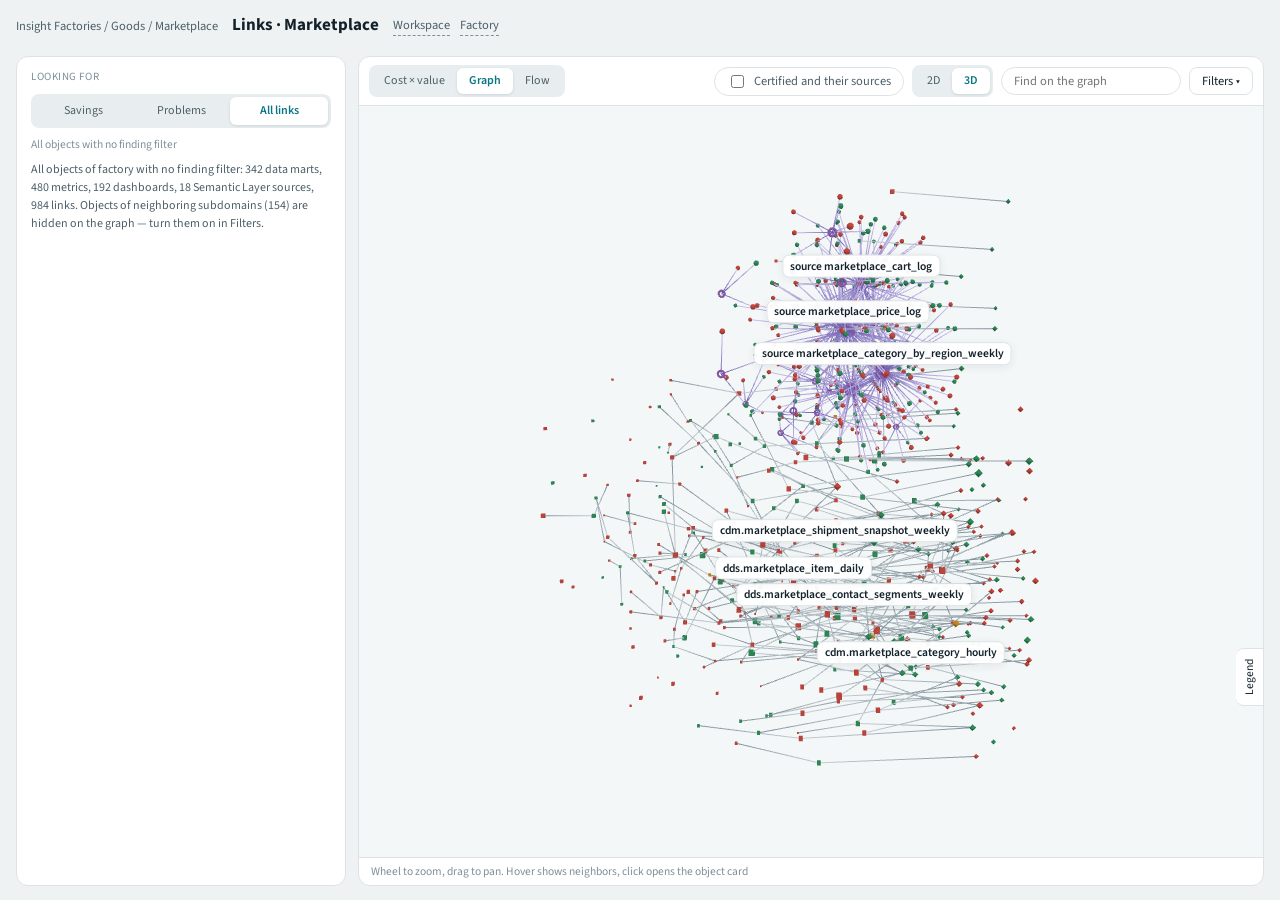
==== app/graph.html @ 2d667767 "Insight Factories open demo: synthetic Harbor Market data, own theme, English UI Co-Authored-By: Cla" ====
<!doctype html>
<html lang="en">
<head>
<meta charset="utf-8">
<meta name="viewport" content="width=device-width, initial-scale=1">
<title>Links</title>
<link rel="preconnect" href="https://fonts.googleapis.com"><link rel="preconnect" href="https://fonts.gstatic.com" crossorigin>
<link href="https://fonts.googleapis.com/css2?family=JetBrains+Mono:wght@400;500;600&family=Source+Sans+3:wght@400;500;600;700&display=swap" rel="stylesheet">
<link rel="stylesheet" href="theme.css?v=100">
<style>
:root{font:400 14px/1.5 var(--font-ui);color:var(--ink)}
*{box-sizing:border-box}html,body{margin:0;height:100%;overflow:hidden;background:var(--bg)}
button,a,input{font:inherit;color:inherit}a{text-decoration:none;cursor:pointer}[hidden]{display:none!important}
/* window: header, lens and findings on the left, view card in the center, object card on the right */
.head{position:fixed;left:16px;right:16px;top:0;height:52px;display:flex;align-items:center;gap:14px}
.head .crumb{font-size:12.5px;color:var(--ink2)}.head .crumb a{color:var(--ink2)}.head .crumb a:hover{color:var(--ink)}
.head h1{margin:0;font-size:17px}.head .hl{display:flex;gap:10px;font-size:12.5px}.head .hl a{color:var(--ink2);border-bottom:1px dashed var(--ink3)}
.side{position:fixed;left:16px;top:56px;bottom:14px;width:330px;background:var(--surface);border:1px solid var(--line);border-radius:14px;padding:12px 14px;display:flex;flex-direction:column;gap:8px;overflow:hidden}
.side .sh{font-size:11px;color:var(--ink3);text-transform:uppercase;letter-spacing:.05em}.side .sub{font-size:11.5px;color:var(--ink3)}
.side .scroll{overflow-y:auto;display:grid;gap:8px;align-content:start;margin:0 -14px;padding:0 14px 6px;flex:1}
.vcard{position:fixed;left:358px;right:16px;top:56px;bottom:14px;background:var(--surface);border:1px solid var(--line);border-radius:14px;display:flex;flex-direction:column;overflow:hidden}
.vbar{display:flex;align-items:center;gap:10px;padding:8px 10px;border-bottom:1px solid var(--line);flex-wrap:wrap}
.vbar .tools{display:flex;align-items:center;gap:8px;margin-left:auto;flex-wrap:wrap}
.stage{position:relative;flex:1;min-height:0;overflow:hidden}
#svgv{position:absolute;inset:0;overflow:auto;padding:0}#netv{position:absolute;inset:0;background:var(--bg);overflow:hidden}
.vcard{overflow:clip}
.vhint{font-size:11.5px;color:var(--ink3);padding:5px 12px;border-top:1px solid var(--line)}
.modes{display:flex;background:var(--chip);border-radius:999px;padding:3px;width:max-content}
.modes a{padding:4px 12px;border-radius:999px;font-size:12px;color:var(--ink2);white-space:nowrap}.modes a.on{background:var(--surface);color:var(--ink);box-shadow:0 1px 3px rgba(var(--shadow-rgb),.12)}
.modes.wide{width:100%}.modes.wide a{flex:1;text-align:center;padding:5px 2px}
.tq{border:1px solid var(--line);border-radius:999px;padding:4px 12px;font-size:12.5px;width:180px}
.flt{position:relative}.flt button{border:1px solid var(--line);background:var(--surface);border-radius:999px;padding:4px 12px;font-size:12.5px;cursor:pointer}
.pop{position:absolute;top:32px;right:0;width:260px;background:var(--surface);border:1px solid var(--line);border-radius:12px;box-shadow:0 10px 30px rgba(var(--shadow-rgb),.12);padding:10px 12px;display:grid;gap:6px;z-index:8}
.ck{font-size:12.5px;display:flex;gap:7px;align-items:center;cursor:pointer;color:var(--ink2)}
.st{font-size:12px;color:var(--ink2)}
.sav{display:grid;grid-template-columns:1fr 1fr;gap:8px}.sav>div{background:var(--bg);border-radius:10px;padding:8px 10px;display:grid;gap:1px}
.sav span{font-size:11.5px;color:var(--ink2)}.sav b{font-size:17px;line-height:1.2}.sav b.g{color:var(--ok)}.sav small{font-size:11px;color:var(--ink3);line-height:1.3}
.zone{display:grid;grid-template-columns:4px 1fr;gap:10px;border:1px solid var(--line);border-radius:10px;padding:8px 10px 8px 8px;cursor:pointer;background:var(--surface)}
.zone:hover{border-color:var(--ink3)}.zone.on{border-color:var(--ink)}.zone>i{border-radius:3px}
.zone b{font-size:12.5px;font-weight:600;display:block;line-height:1.3;word-break:break-word}
.zt{display:flex;justify-content:space-between;gap:8px}.zt small{font-size:11px;color:var(--ink3);text-transform:uppercase;letter-spacing:.04em}.zt em{font-style:normal;font-size:12px;font-weight:600;white-space:nowrap}
.zone p,.zbox p{margin:6px 0 0;font-size:12px;color:var(--ink2);line-height:1.45}.act span,.zbox p span{font-weight:600;color:var(--ink)}
.zl,.nb{display:grid;gap:1px;margin-top:6px}
.zi{display:grid;grid-template-columns:1fr auto;gap:8px;font-size:12px;padding:4px 6px;border-radius:6px}.zi:hover{background:var(--bg)}
.zi span{overflow:hidden;text-overflow:ellipsis;white-space:nowrap}.zi em{font-style:normal;color:var(--ink2);font-size:11.5px}.zi.row{border:1px solid var(--line);padding:6px 8px}
.more{font-size:11.5px;color:var(--ink3);padding:2px 6px}
.zb,.btns,.acts{display:grid;gap:6px;margin-top:8px}.acts:empty{display:none}
.btn{display:flex;justify-content:space-between;align-items:center;gap:8px;border:1px solid var(--line);border-radius:9px;padding:7px 10px;font-size:12.5px;background:var(--surface);cursor:pointer;width:100%;text-align:left}
.btn:hover{border-color:var(--ink3)}.btn.pri{background:var(--ink);border-color:var(--ink);color:var(--on-accent)}.btn small{color:var(--ink3)}.btn.pri small{color:color-mix(in srgb,var(--on-ink) 72%,var(--ink))}.btn.off{color:var(--ink3);cursor:default}
.card{border:1px solid var(--line);border-radius:12px;padding:10px 12px;display:grid;gap:6px}.card .k{font-size:12px;color:var(--ink3)}.card h2{margin:0;font-size:15px;line-height:1.25;word-break:break-word}
.dot{width:8px;height:8px;border-radius:50%;display:inline-block}.ok{background:var(--ok)}.warn{background:var(--warn)}.bad{background:var(--bad)}.grey{background:var(--grey)}
/* object card on top of the view card, on the right */
.drawer{position:fixed;top:101px;right:17px;bottom:15px;width:360px;z-index:6;background:var(--surface);border:1px solid var(--line);border-radius:14px;box-shadow:0 10px 30px rgba(var(--shadow-rgb),.12);display:flex;flex-direction:column;overflow:hidden}
.dh{padding:14px 16px 10px;border-bottom:1px solid var(--line);position:relative}.dh .k{font-size:12px;color:var(--ink3)}.dh h2{margin:2px 26px 0 0;font-size:16px;line-height:1.25;word-break:break-word}
.dh .x{position:absolute;top:8px;right:10px;border:0;background:none;font-size:20px;color:var(--ink3);cursor:pointer}
.db{padding:12px 16px 18px;overflow-y:auto;flex:1;font-size:13px;display:grid;gap:10px;align-content:start}
.kv{display:grid;grid-template-columns:auto 1fr;gap:4px 12px;font-size:12.5px}.kv span{color:var(--ink2)}.kv b{font-weight:600}
.sec{font-size:11.5px;color:var(--ink3);text-transform:uppercase;letter-spacing:.05em;margin-top:4px}
.nb a{display:grid;grid-template-columns:10px 1fr auto;gap:8px;align-items:center;padding:4px 6px;border-radius:7px;cursor:pointer;font-size:12.5px}
.nb a:hover{background:var(--bg)}.nb a span{overflow:hidden;text-overflow:ellipsis;white-space:nowrap}.nb a em{font-style:normal;color:var(--ink3);font-size:11.5px}
.zbox{border-left:3px solid;padding:2px 0 2px 10px}.zbox small{font-size:11px;color:var(--ink3);text-transform:uppercase;letter-spacing:.04em;display:block}.zbox b{font-size:12.5px}
/* SVG views */
#svgv svg{display:block}.empty{padding:40px;color:var(--ink2)}
.grid{stroke:var(--track)}.ax{font-size:11.5px;fill:var(--ink3)}.axt{font-size:12px;fill:var(--ink2);font-weight:500}.zone-t{font-size:12px;fill:var(--bad-ink);font-weight:500}
.pt{cursor:pointer}.pt:hover{stroke:var(--ink);stroke-width:2}.pt.met{stroke-dasharray:2 1.5}.pt.sel{stroke:var(--ink);stroke-width:3}
.plbl{font-size:11.5px;fill:var(--ink);paint-order:stroke;stroke:var(--halo);stroke-width:3px;pointer-events:none}
.colh{font-size:12.5px;font-weight:600;fill:var(--ink)}
.sl{fill:none;opacity:.38;cursor:pointer;transition:opacity .15s}.sl:hover{opacity:.7}.sl.hi{opacity:.75}.sl.lo{opacity:.06}
.sg{cursor:pointer}.sg.lo{opacity:.3}.sg.sel rect{stroke:var(--ink);stroke-width:2}.sn{font-size:12.5px;fill:var(--ink);font-weight:500}.sv{fill:var(--ink3);font-weight:400}
.fhead{display:grid;grid-template-columns:repeat(3,minmax(0,1fr));gap:10px;padding:12px 14px 4px}
.fk{border:1px solid var(--line);border-radius:12px;padding:8px 12px;display:grid;gap:2px}.fk b{font-size:24px;line-height:1.1}.fk span{font-size:12px;color:var(--ink2)}
.fk.cl{cursor:pointer}.fk.cl:hover{border-color:var(--ink3)}.fk.on{border-color:var(--ink);background:var(--surface-2)}
.zi.pr span{white-space:normal}.zi .ar{font-style:normal;color:var(--ink3)}
/* "Graph" view */
.scene{position:absolute;inset:0;width:100%;height:100%;display:block}
.labels{position:absolute;inset:0;pointer-events:none;overflow:hidden}
.lbl{position:absolute;left:0;top:0;white-space:nowrap;font-size:11.5px;font-weight:600;background:var(--glass-strong);border:1px solid var(--line);border-radius:7px;padding:2px 7px;box-shadow:0 2px 8px rgba(var(--shadow-rgb),.08);pointer-events:auto;cursor:pointer}
.lbl:hover{border-color:var(--ink3)}.lbl.sel{border-color:var(--ink)}.lbl small{color:var(--ink3);font-weight:400}.lbl.grp{font-size:12px;border-color:var(--line-strong);background:var(--surface)}
.gc{display:inline-block;min-width:20px;padding:0 6px;margin-right:6px;border-radius:999px;background:var(--ink);color:var(--on-ink);font-size:10.5px;font-weight:600;text-align:center;line-height:17px}
.legend{position:absolute;right:12px;bottom:12px;z-index:4;width:250px;background:var(--glass-strong);border:1px solid var(--line);border-radius:12px;padding:10px 12px;font-size:11.5px;color:var(--ink2);display:grid;gap:4px;transition:transform .25s}
.legend.min{transform:translateX(calc(100% + 13px))}
.legend b{font-size:11px;color:var(--ink);text-transform:uppercase;letter-spacing:.04em;margin-top:4px}.legend b:first-child{margin-top:0}
.legend div{display:grid;grid-template-columns:1fr 1fr;gap:3px 10px}.legend span{display:flex;align-items:center;gap:6px}.legend p{margin:0;display:flex;align-items:center;gap:6px}.legend .mut{color:var(--ink3);margin-top:4px}.legend .gc{flex:none}
.legend .glw{width:14px;height:14px;border-radius:50%;flex:none;background:radial-gradient(circle,var(--bad) 0,color-mix(in srgb,var(--bad) 45%,transparent) 40%,transparent 72%);animation:glw 2s ease-in-out infinite}
@keyframes glw{50%{transform:scale(1.35);opacity:.6}}
.sw{width:10px;height:10px;border-radius:50%;display:inline-block;flex:none}
.lgt{position:absolute;left:-1px;top:50%;transform:translate(-100%,-50%) rotate(180deg);writing-mode:vertical-rl;border:1px solid var(--line);border-right:0;background:var(--surface);border-radius:0 8px 8px 0;padding:10px 5px;font-size:11.5px;cursor:pointer;color:var(--ink2)}
.legend.min .lgt{color:var(--ink)}
#tip{position:fixed;z-index:9;pointer-events:none;background:var(--surface);border:1px solid var(--line);border-radius:10px;padding:8px 10px;font-size:12px;box-shadow:0 6px 20px rgba(var(--shadow-rgb),.12);max-width:330px}
#tip b{display:block;font-size:12.5px}#tip small{color:var(--ink3)}
@media (max-width:1000px){.side{position:static;width:auto;margin:56px 12px 0;max-height:40vh}.vcard{left:12px;top:auto;height:60vh;position:fixed;bottom:12px;right:12px}.head{right:12px}}
.ftools{display:flex}.ck.tg{border:1px solid var(--line);border-radius:999px;padding:4px 12px;background:var(--surface)}.ck.tg.on{border-color:var(--ink);color:var(--ink);background:var(--chip)}

/* Harbor identity layer: tokens in theme.css */
:root{font-family:var(--font-ui)}
html,body{background:var(--bg)}
.side,.vcard,.drawer{border-radius:12px}
.modes{border-radius:8px}.modes a{border-radius:6px}.modes a.on{color:var(--accent);font-weight:600}
.flt button{border-radius:8px}.btn{border-radius:8px}.btn.pri{background:var(--accent);border-color:var(--accent)}.btn.pri small{color:var(--accent-soft)}
.zone.on{border-color:var(--accent)}.zone:hover{border-color:var(--accent-line)}
:focus-visible{outline:2px solid var(--accent);outline-offset:2px}
</style>
</head>
<body>
<div class="head" id="head"></div>
<aside class="side" id="side"></aside>
<section class="vcard"><div class="vbar"><div class="modes" id="vtabs"></div><div class="tools"><div class="ftools" id="ftools"></div><div class="tools" id="tools"></div></div></div>
  <div class="stage"><div id="svgv"></div><div id="netv" hidden></div></div><div class="vhint" id="hint"></div></section>
<aside class="drawer" id="drawer" hidden><div class="dh" id="dh"></div><div class="db" id="db"></div></aside>
<div id="tip" hidden></div>
<script type="module" src="graph.js?v=100"></script>
</body>
</html>
---- app/theme.css ----
/* Harbor Market · Insight Factories — design tokens.
   Single source of colors, fonts, radii and shadows for every page.
   Light theme on :root; dark theme via prefers-color-scheme (unless data-theme="light") or data-theme="dark".
   JS reads these with getComputedStyle(document.documentElement).getPropertyValue('--name'). See docs/design-tokens.md. */
:root{
  color-scheme:light;
  /* neutrals: cool harbor-water bias (hue ~195) */
  --bg:#EEF2F3;          /* app ground */
  --bg2:#F4F7F8;         /* sunken areas, quiet fills */
  --surface:#FFFFFF;     /* cards, panels, inputs */
  --surface-2:#F7F9FA;   /* row hover */
  --chip:#E8EEF0;        /* chips, segmented controls */
  --track:#E3E9EC;       /* empty part of bars and meters */
  --line:#DCE3E6;
  --line-strong:#C3CDD2;
  --ink:#13212A;
  --ink2:#4D5F69;
  --ink3:#7F909A;
  --on-ink:#FFFFFF;      /* text on --ink fills */
  /* accent: deep harbor teal */
  --accent:#0A7684;
  --accent-hover:#075F6B;
  --accent-soft:#DDEFF1;
  --accent-line:#A9D3D8;
  --on-accent:#FFFFFF;
  /* semantic */
  --ok:#2E8A57;   --ok-soft:#E1F1E7;   --ok-ink:#1E6A41;   --ok-line:#B8DDC6;
  --warn:#C88A12; --warn-soft:#FAEFD6; --warn-ink:#8C5F07; --warn-line:#EED39C;
  --bad:#C4453A;  --bad-soft:#F8E2DF;  --bad-ink:#9C3027;  --bad-line:#EDC4BE; --bad-track:#EBC7C1;
  --grey:#A7B3B9;
  --info:#34689A; --info-soft:#E5EDF5; --info-line:#B9CDE1;                    /* demo / example badges */
  --wip:#6A55B0;  --wip-soft:#EEEAF7;  --wip-soft2:#F7F5FC; --wip-line:#CDC3EC;  /* not built yet, logic TBD */
  --key:#7A4E9C;  --key-soft:#F2EAF6;  --key-line:#DCC6E6;                      /* key / certified objects */
  --game:#CB5A17; --game-soft:#FBECE1; --game-line:#EFC6A8;                     /* game layer */
  /* AI-Ready levels L0–L4: fill, text, soft background */
  --lv0:#B6C0C5; --lv0-ink:#5C6C75; --lv0-soft:#ECF0F2;
  --lv1:#AD6E38; --lv1-ink:#7F4F22; --lv1-soft:#F4E8DC;
  --lv2:#8796A0; --lv2-ink:#4C5B65; --lv2-soft:#E7ECEF;
  --lv3:#BF9629; --lv3-ink:#7A600F; --lv3-soft:#F5EDCF;
  --lv4:#3C8C7A; --lv4-ink:#276656; --lv4-soft:#DFF0EA;
  /* chart series, in order of use */
  --s1:#0A7684; --s2:#D08A1E; --s3:#8C5BA8; --s4:#4E9A68;
  --s5:#C0563F; --s6:#4F79A6; --s7:#8B8737; --s8:#6E808A;
  /* domain relations on maps and graphs */
  --rel-self:var(--accent); --rel-sup:#4F79A6; --rel-con:#B04E8C; --rel-both:#6A55B0;
  /* overlays and 3D */
  --glass:rgba(255,255,255,.9);
  --glass-strong:rgba(255,255,255,.96);
  --scrim:rgba(19,33,42,.2);
  --halo:#FFFFFF;          /* text halo on charts and 3D labels */
  --scene-bg:#DCE6EA;      /* 3D world sky / ground clear color */
  --shadow-rgb:19,33,42;
  /* type */
  --font-ui:"Source Sans 3","Segoe UI",system-ui,-apple-system,Arial,sans-serif;
  --font-mono:"JetBrains Mono",ui-monospace,"SF Mono",Menlo,Consolas,monospace;
  /* radii */
  --r-xs:4px; --r-sm:6px; --r-md:8px; --r-lg:12px; --r-xl:14px; --r-pill:999px;
  /* shadows */
  --sh-1:0 1px 2px rgba(var(--shadow-rgb),.12);
  --sh-2:0 2px 8px rgba(var(--shadow-rgb),.08);
  --sh-3:0 10px 30px rgba(var(--shadow-rgb),.14);
  --sh-side:-20px 0 40px rgba(var(--shadow-rgb),.08);
}
@media (prefers-color-scheme:dark){
  :root:not([data-theme="light"]){
    color-scheme:dark;
    --bg:#0D1418; --bg2:#111B20; --surface:#151F25; --surface-2:#1A262D; --chip:#22303A; --track:#26343D;
    --line:#2A3842; --line-strong:#3C4D57; --ink:#E2EAEE; --ink2:#A2B1B9; --ink3:#71838D; --on-ink:#0D1418;
    --accent:#3BB0BC; --accent-hover:#5CC3CD; --accent-soft:#123238; --accent-line:#1F5961; --on-accent:#04171A;
    --ok:#4DB57C;   --ok-soft:#13301F;   --ok-ink:#7CD3A2;   --ok-line:#22543A;
    --warn:#DDA640; --warn-soft:#352910; --warn-ink:#EBC170; --warn-line:#5E4718;
    --bad:#E4695D;  --bad-soft:#3A1B19;  --bad-ink:#F09A90;  --bad-line:#6A2E29; --bad-track:#5A2E2A;
    --grey:#5F6F78;
    --info:#6FA0D2; --info-soft:#15253A; --info-line:#2C4766;
    --wip:#9C8BE0;  --wip-soft:#231E3A;  --wip-soft2:#1C1930; --wip-line:#463D74;
    --key:#C08AD9;  --key-soft:#2E1D36;  --key-line:#573A66;
    --game:#EE8443; --game-soft:#3A2213; --game-line:#6E3D1E;
    --lv0:#4D5B63; --lv0-ink:#A2B1B9; --lv0-soft:#22303A;
    --lv1:#C98650; --lv1-ink:#E0A574; --lv1-soft:#3A2818;
    --lv2:#9AA8B2; --lv2-ink:#BAC6CE; --lv2-soft:#27313A;
    --lv3:#D9B044; --lv3-ink:#E8C766; --lv3-soft:#3A3112;
    --lv4:#55AE98; --lv4-ink:#7FCCB7; --lv4-soft:#15352D;
    --s1:#3BB0BC; --s2:#E3A03E; --s3:#B48ACF; --s4:#6DBA86;
    --s5:#E07A62; --s6:#7FA6D1; --s7:#B8B25A; --s8:#93A5AF;
    --rel-sup:#7FA6D1; --rel-con:#D47AB3; --rel-both:#9C8BE0;
    --glass:rgba(21,31,37,.9); --glass-strong:rgba(21,31,37,.96); --scrim:rgba(0,0,0,.45);
    --halo:#151F25; --scene-bg:#0F1A20; --shadow-rgb:0,0,0;
    --sh-1:0 1px 2px rgba(0,0,0,.4); --sh-2:0 2px 8px rgba(0,0,0,.35); --sh-3:0 10px 30px rgba(0,0,0,.5); --sh-side:-20px 0 40px rgba(0,0,0,.4);
  }
}
:root[data-theme="dark"]{
  color-scheme:dark;
  --bg:#0D1418; --bg2:#111B20; --surface:#151F25; --surface-2:#1A262D; --chip:#22303A; --track:#26343D;
  --line:#2A3842; --line-strong:#3C4D57; --ink:#E2EAEE; --ink2:#A2B1B9; --ink3:#71838D; --on-ink:#0D1418;
  --accent:#3BB0BC; --accent-hover:#5CC3CD; --accent-soft:#123238; --accent-line:#1F5961; --on-accent:#04171A;
  --ok:#4DB57C;   --ok-soft:#13301F;   --ok-ink:#7CD3A2;   --ok-line:#22543A;
  --warn:#DDA640; --warn-soft:#352910; --warn-ink:#EBC170; --warn-line:#5E4718;
  --bad:#E4695D;  --bad-soft:#3A1B19;  --bad-ink:#F09A90;  --bad-line:#6A2E29; --bad-track:#5A2E2A;
  --grey:#5F6F78;
  --info:#6FA0D2; --info-soft:#15253A; --info-line:#2C4766;
  --wip:#9C8BE0;  --wip-soft:#231E3A;  --wip-soft2:#1C1930; --wip-line:#463D74;
  --key:#C08AD9;  --key-soft:#2E1D36;  --key-line:#573A66;
  --game:#EE8443; --game-soft:#3A2213; --game-line:#6E3D1E;
  --lv0:#4D5B63; --lv0-ink:#A2B1B9; --lv0-soft:#22303A;
  --lv1:#C98650; --lv1-ink:#E0A574; --lv1-soft:#3A2818;
  --lv2:#9AA8B2; --lv2-ink:#BAC6CE; --lv2-soft:#27313A;
  --lv3:#D9B044; --lv3-ink:#E8C766; --lv3-soft:#3A3112;
  --lv4:#55AE98; --lv4-ink:#7FCCB7; --lv4-soft:#15352D;
  --s1:#3BB0BC; --s2:#E3A03E; --s3:#B48ACF; --s4:#6DBA86;
  --s5:#E07A62; --s6:#7FA6D1; --s7:#B8B25A; --s8:#93A5AF;
  --rel-sup:#7FA6D1; --rel-con:#D47AB3; --rel-both:#9C8BE0;
  --glass:rgba(21,31,37,.9); --glass-strong:rgba(21,31,37,.96); --scrim:rgba(0,0,0,.45);
  --halo:#151F25; --scene-bg:#0F1A20; --shadow-rgb:0,0,0;
  --sh-1:0 1px 2px rgba(0,0,0,.4); --sh-2:0 2px 8px rgba(0,0,0,.35); --sh-3:0 10px 30px rgba(0,0,0,.5); --sh-side:-20px 0 40px rgba(0,0,0,.4);
}
/* numbers in tables and code use the mono face */
code,pre,kbd,samp{font-family:var(--font-mono);font-size:.92em}
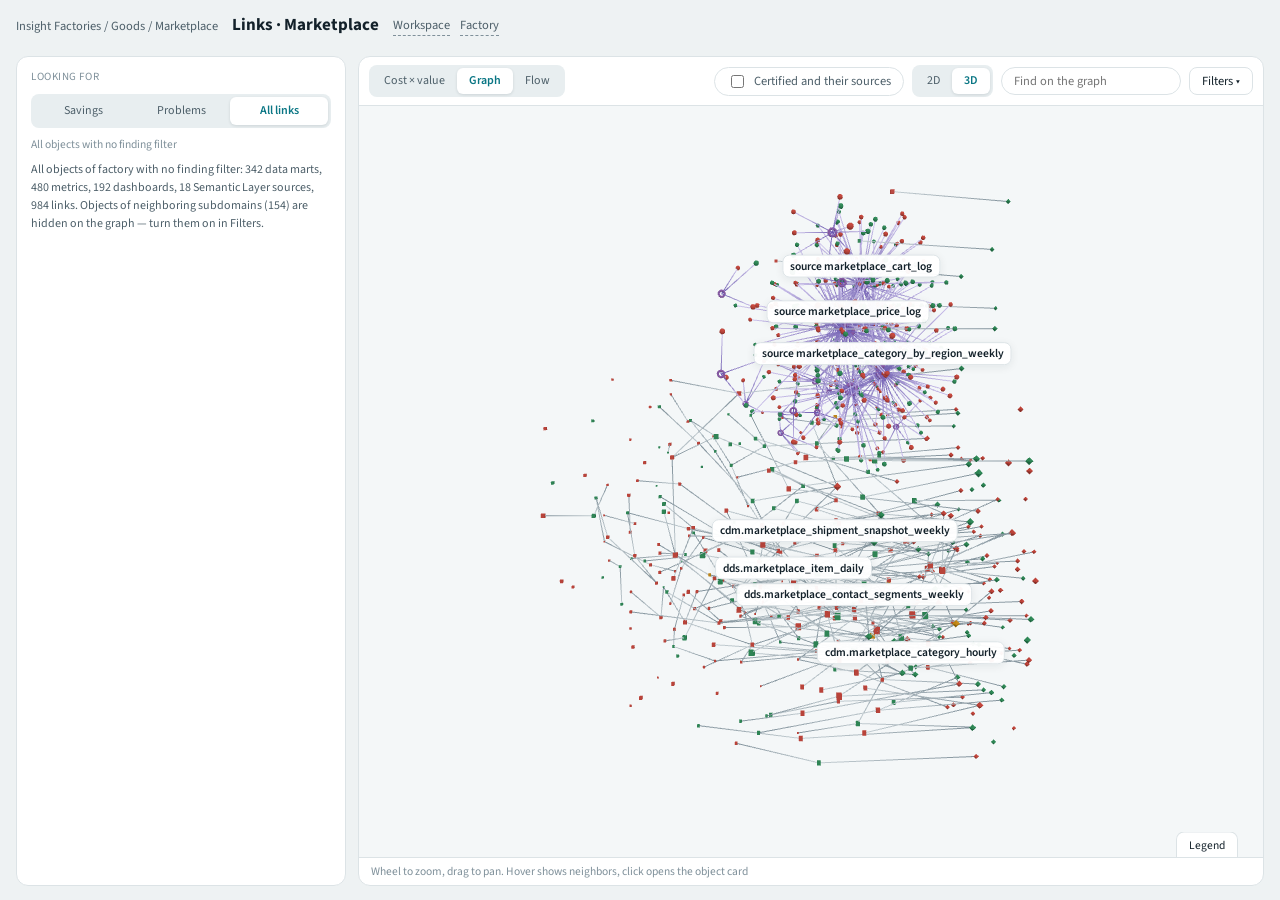
==== commit 42cac45a: "Add MIT license and Vercel config, drop unused map page, fix graph legend tab Co-Authored-By: Claude" ====
--- a/app/graph.html
+++ b/app/graph.html
@@ -78,13 +78,13 @@
 .lbl:hover{border-color:var(--ink3)}.lbl.sel{border-color:var(--ink)}.lbl small{color:var(--ink3);font-weight:400}.lbl.grp{font-size:12px;border-color:var(--line-strong);background:var(--surface)}
 .gc{display:inline-block;min-width:20px;padding:0 6px;margin-right:6px;border-radius:999px;background:var(--ink);color:var(--on-ink);font-size:10.5px;font-weight:600;text-align:center;line-height:17px}
 .legend{position:absolute;right:12px;bottom:12px;z-index:4;width:250px;background:var(--glass-strong);border:1px solid var(--line);border-radius:12px;padding:10px 12px;font-size:11.5px;color:var(--ink2);display:grid;gap:4px;transition:transform .25s}
-.legend.min{transform:translateX(calc(100% + 13px))}
+.legend.min{transform:translateY(calc(100% + 13px))}
 .legend b{font-size:11px;color:var(--ink);text-transform:uppercase;letter-spacing:.04em;margin-top:4px}.legend b:first-child{margin-top:0}
 .legend div{display:grid;grid-template-columns:1fr 1fr;gap:3px 10px}.legend span{display:flex;align-items:center;gap:6px}.legend p{margin:0;display:flex;align-items:center;gap:6px}.legend .mut{color:var(--ink3);margin-top:4px}.legend .gc{flex:none}
 .legend .glw{width:14px;height:14px;border-radius:50%;flex:none;background:radial-gradient(circle,var(--bad) 0,color-mix(in srgb,var(--bad) 45%,transparent) 40%,transparent 72%);animation:glw 2s ease-in-out infinite}
 @keyframes glw{50%{transform:scale(1.35);opacity:.6}}
 .sw{width:10px;height:10px;border-radius:50%;display:inline-block;flex:none}
-.lgt{position:absolute;left:-1px;top:50%;transform:translate(-100%,-50%) rotate(180deg);writing-mode:vertical-rl;border:1px solid var(--line);border-right:0;background:var(--surface);border-radius:0 8px 8px 0;padding:10px 5px;font-size:11.5px;cursor:pointer;color:var(--ink2)}
+.lgt{position:absolute;right:12px;top:-1px;transform:translateY(-100%);border:1px solid var(--line);border-bottom:0;background:var(--surface);border-radius:8px 8px 0 0;padding:4px 12px;font-size:11.5px;cursor:pointer;color:var(--ink2)}
 .legend.min .lgt{color:var(--ink)}
 #tip{position:fixed;z-index:9;pointer-events:none;background:var(--surface);border:1px solid var(--line);border-radius:10px;padding:8px 10px;font-size:12px;box-shadow:0 6px 20px rgba(var(--shadow-rgb),.12);max-width:330px}
 #tip b{display:block;font-size:12.5px}#tip small{color:var(--ink3)}
